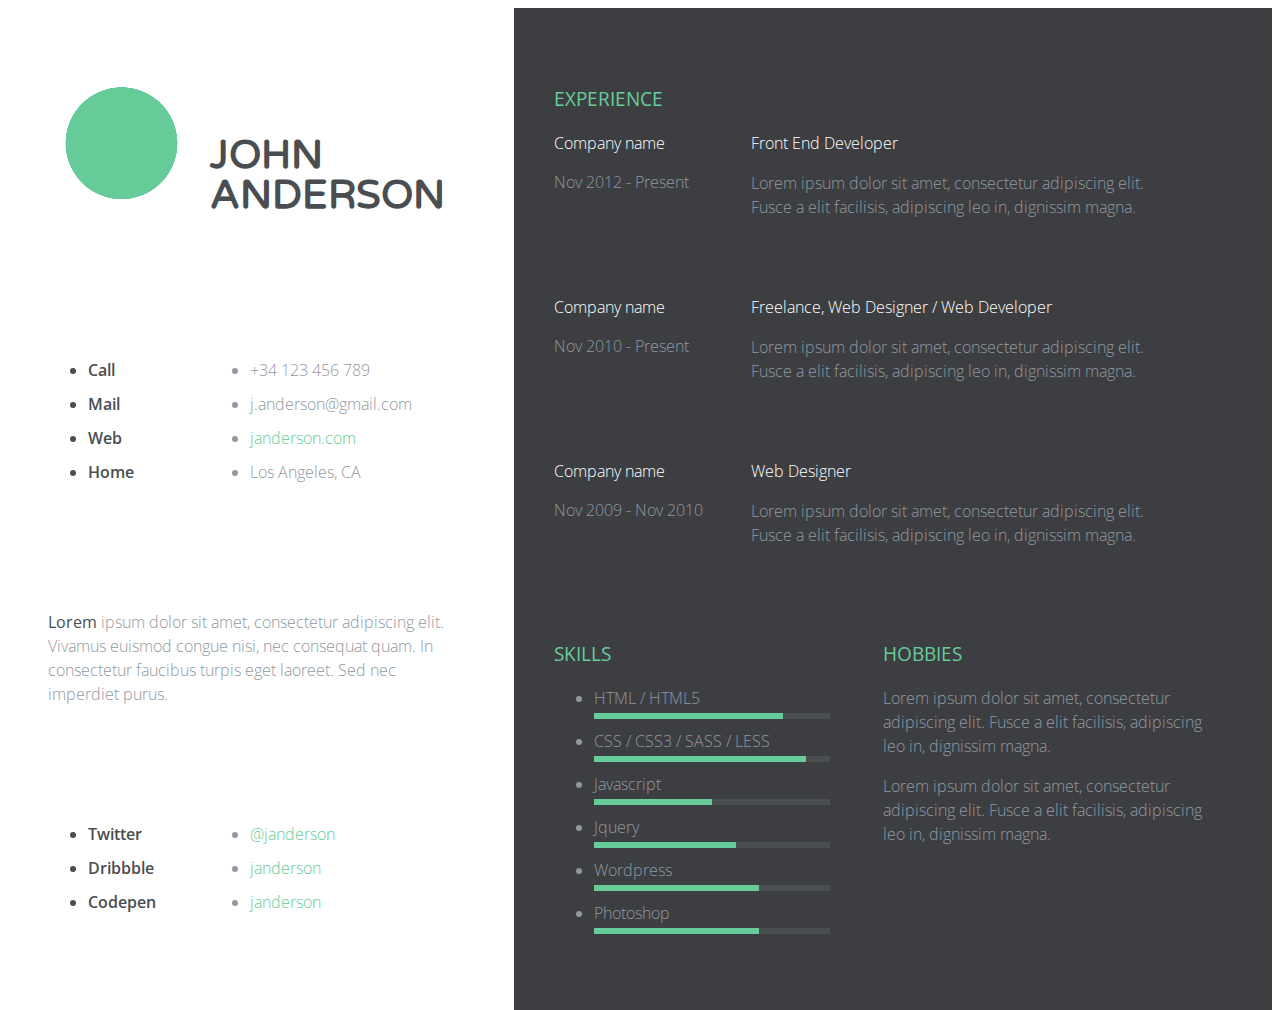
==== html/index.html @ d7acab51 "move CV template to HTML folder" ====
<!DOCTYPE html>
<html>
<head>
<link rel="stylesheet" href="style.css">
</head>
<body>
<meta name="viewport" content="width=device-width, initial-scale=1, maximum-scale=1">
<div class="resume-wrapper">
	<section class="profile section-padding">
		<div class="container">
			<div class="picture-resume-wrapper">
        <div class="picture-resume">
        <span><img src="https://s3.amazonaws.com/uifaces/faces/twitter/jsa/128.jpg" alt="" /></span>
        <svg version="1.1" viewBox="0 0 350 350">

  <defs>
    <filter id="goo">
      <feGaussianBlur in="SourceGraphic" stdDeviation="8" result="blur" />
      <feColorMatrix in="blur" mode="matrix" values="1 0 0 0 0  0 1 0 0 0  0 0 1 0 0  0 0 0 21 -9" result="cm" />
    </filter>
  </defs>


<g filter="url(#goo)" >

  <circle id="main_circle" class="st0" cx="171.5" cy="175.6" r="130"/>

  <circle id="circle" class="bubble0 st1" cx="171.5" cy="175.6" r="122.7"/>
  <circle id="circle" class="bubble1 st1" cx="171.5" cy="175.6" r="122.7"/>
  <circle id="circle" class="bubble2 st1" cx="171.5" cy="175.6" r="122.7"/>
  <circle id="circle" class="bubble3 st1" cx="171.5" cy="175.6" r="122.7"/>
  <circle id="circle" class="bubble4 st1" cx="171.5" cy="175.6" r="122.7"/>
  <circle id="circle" class="bubble5 st1" cx="171.5" cy="175.6" r="122.7"/>
  <circle id="circle" class="bubble6 st1" cx="171.5" cy="175.6" r="122.7"/>
  <circle id="circle" class="bubble7 st1" cx="171.5" cy="175.6" r="122.7"/>
  <circle id="circle" class="bubble8 st1" cx="171.5" cy="175.6" r="122.7"/>
  <circle id="circle" class="bubble9 st1" cx="171.5" cy="175.6" r="122.7"/>
  <circle id="circle" class="bubble10 st1" cx="171.5" cy="175.6" r="122.7"/>

</g>
</svg>
      </div>
         <div class="clearfix"></div>
 </div>
      <div class="name-wrapper">
        <h1>John <br/>Anderson</h1><!-- YOUR NAME AND LAST NAME  -->
      </div>
      <div class="clearfix"></div>
      <div class="contact-info clearfix">
      	<ul class="list-titles">
      		<li>Call</li>
      		<li>Mail</li>
      		<li>Web</li>
      		<li>Home</li>
      	</ul>
        <ul class="list-content ">
        	<li>+34 123 456 789</li> <!-- YOUR PHONE NUMBER  -->
        	<li>j.anderson@gmail.com</li> <!-- YOUR EMAIL -->
        	<li><a href="#">janderson.com</a></li> <!-- YOUR WEBSITE  -->
        	<li>Los Angeles, CA</li> <!-- YOUR STATE AND COUNTRY  -->
        </ul>
      </div>
      <div class="contact-presentation"> <!-- YOUR PRESENTATION RESUME  -->
      	<p><span class="bold">Lorem</span> ipsum dolor sit amet, consectetur adipiscing elit. Vivamus euismod congue nisi, nec consequat quam. In consectetur faucibus turpis eget laoreet. Sed nec imperdiet purus. </p>
      </div>
      <div class="contact-social clearfix">
      	<ul class="list-titles">
      		<li>Twitter</li>
      		<li>Dribbble</li>
      		<li>Codepen</li>
      	</ul>
        <ul class="list-content"> <!-- REMEMBER TO PUT THE URL ON THE HREF TAG  -->
      		<li><a href="">@janderson</a></li> <!-- YOUR TWITTER USER  -->
      		<li><a href="">janderson</a></li> <!-- YOUR DRIBBBLE USER  -->
      		<li><a href="">janderson</a></li> <!-- YOUR BEHANCE USER  -->
      	</ul>
      </div>
		</div>
	</section>

  <section class="experience section-padding">
  	<div class="container">
  		<h3 class="experience-title">Experience</h3>

      <div class="experience-wrapper">
      	<div class="company-wrapper clearfix">
      		<div class="experience-title">Company name</div> <!-- NAME OF THE COMPANY YOUWORK WITH  -->
          <div class="time">Nov 2012 - Present</div> <!-- THE TIME YOU WORK WITH THE COMPANY  -->
      	</div>

        <div class="job-wrapper clearfix">
        	<div class="experience-title">Front End Developer </div> <!-- JOB TITLE  -->
          <div class="company-description">
          	<p>Lorem ipsum dolor sit amet, consectetur adipiscing elit. Fusce a elit facilisis, adipiscing leo in, dignissim magna.</p>  <!-- JOB DESCRIPTION  -->
          </div>
        </div>

        <div class="company-wrapper clearfix">
      		<div class="experience-title">Company name</div> <!-- NAME OF THE COMPANY YOUWORK WITH  -->
          <div class="time">Nov 2010 - Present</div> <!-- THE TIME YOU WORK WITH THE COMPANY  -->
      	</div>

         <div class="job-wrapper clearfix">
        	<div class="experience-title">Freelance, Web Designer / Web Developer</div> <!-- JOB TITLE  -->
          <div class="company-description">
          	<p>Lorem ipsum dolor sit amet, consectetur adipiscing elit. Fusce a elit facilisis, adipiscing leo in, dignissim magna.</p>  <!-- JOB DESCRIPTION  -->
          </div>
        </div>

        <div class="company-wrapper clearfix">
      		<div class="experience-title">Company name</div> <!-- NAME OF THE COMPANY YOUWORK WITH  -->
          <div class="time">Nov 2009 - Nov 2010</div> <!-- THE TIME YOU WORK WITH THE COMPANY  -->
      	</div>

         <div class="job-wrapper clearfix">
        	<div class="experience-title">Web Designer </div> <!-- JOB TITLE  -->
          <div class="company-description">
          	<p>Lorem ipsum dolor sit amet, consectetur adipiscing elit. Fusce a elit facilisis, adipiscing leo in, dignissim magna.</p>   <!-- JOB DESCRIPTION  -->
          </div>
        </div>

      </div><!--Skill experience-->

      <div class="section-wrapper clearfix">
      	<h3 class="section-title">Skills</h3>  <!-- YOUR SET OF SKILLS  -->
        	<ul>
        		<li class="skill-percentage">HTML / HTML5</li>
        		<li class="skill-percentage">CSS / CSS3 / SASS / LESS</li>
        		<li class="skill-percentage">Javascript</li>
        		<li class="skill-percentage">Jquery</li>
        		<li class="skill-percentage">Wordpress</li>
        		<li class="skill-percentage">Photoshop</li>

        	</ul>

      </div>

      <div class="section-wrapper clearfix">
        <h3 class="section-title">Hobbies</h3>  <!-- DESCRIPTION OF YOUR HOBBIES -->
        <p>Lorem ipsum dolor sit amet, consectetur adipiscing elit. Fusce a elit facilisis, adipiscing leo in, dignissim magna.</p>

        <p>Lorem ipsum dolor sit amet, consectetur adipiscing elit. Fusce a elit facilisis, adipiscing leo in, dignissim magna.</p>
      </div>

  	</div>
  </section>

  <div class="clearfix"></div>
</div>
</body>
</html>
---- html/style.css ----
@import url(https://fonts.googleapis.com/css?family=Varela+Round);
@import url(https://fonts.googleapis.com/css?family=Open+Sans:400,300,600,700);
*, *::after, *::before {
  box-sizing: border-box;
}

html, body {
  height: 100%;
}

body {
  font-family: "Open Sans", sans-serif;
  font-size: 16px;
  line-height: 1.5em;
}

a {
  color: #66cc99;
  text-decoration: none;
}

.clearfix::after, .clearfix::before {
  content: " ";
  display: table;
}

.clearfix::after {
  clear: both;
}

.bold {
  color: #4a4e51;
  font-weight: 400;
}

.resume-wrapper {
  position: relative;
  text-align: center;
  height: 100%;
}

.container {
  min-height: 600px;
}

.profile {
  background: #fff;
  width: 40%;
  float: left;
  color: #9099a0;
}
@media (max-width: 850px) {
  .profile {
    width: 100%;
  }
}
.profile .name-wrapper {
  float: left;
  width: 60%;
}
.profile h1 {
  font-size: 2.5em;
  text-align: left;
  font-family: "Varela Round", sans-serif;
  color: #4a4e51;
  text-transform: uppercase;
  line-height: 1em;
  padding-top: 40px;
}
@media (max-width: 1200px) {
  .profile h1 {
    padding-top: 20px;
  }
}
@media (max-width: 450px) {
  .profile h1 {
    font-size: 1.8em;
    padding-top: 20px;
  }
}
.profile li {
  margin-bottom: 10px;
}
.profile .picture-resume-wrapper {
  width: 40%;
  display: block;
  float: left;
}
@media (max-width: 1200px) {
  .profile .picture-resume-wrapper {
    width: 100%;
  }
}
.profile .picture-resume {
  width: 220px;
  height: 220px;
  background-size: cover;
  border-radius: 50%;
  margin-right: 0px;
  display: table;
  position: relative;
  vertical-align: middle;
}
.profile .picture-resume span {
  display: table-cell;
  vertical-align: middle;
  position: relative;
  margin: 0 auto;
  z-index: 10;
  text-align: center;
}
.profile .picture-resume img {
  border-radius: 50%;
  width: 130px;
}
@media (max-width: 1500px) {
  .profile .picture-resume img {
    width: 80px;
  }
}
@media (max-width: 1200px) {
  .profile .picture-resume img {
    width: 120px;
    height: 120px;
  }
}
@media (max-width: 1500px) {
  .profile .picture-resume {
    width: 150px;
    height: 150px;
  }
}
@media (max-width: 1200px) {
  .profile .picture-resume {
    width: 200px;
    height: 200px;
  }
}
@media (max-width: 450px) {
  .profile .picture-resume {
    width: 180px;
    height: 180px;
  }
}
.profile .contact-info {
  margin-top: 100px;
  font-weight: 300;
}
@media (max-width: 1200px) {
  .profile .contact-info {
    margin-top: 70px;
  }
}
@media (max-width: 450px) {
  .profile .contact-info {
    margin-top: 50px;
  }
}
.profile .list-titles {
  float: left;
  text-align: left;
  font-weight: 600;
  width: 40%;
  color: #4a4e51;
}
.profile .list-content {
  float: left;
  width: 60%;
  text-align: left;
  font-weight: 300;
}
.profile .contact-presentation {
  text-align: left;
  font-weight: 300;
  margin-top: 100px;
  margin-bottom: 100px;
}
@media (max-width: 1200px) {
  .profile .contact-presentation {
    margin-top: 70px;
    margin-bottom: 70px;
  }
}
@media (max-width: 850px) {
  .profile .contact-presentation {
    margin-top: 50px;
    margin-bottom: 50px;
  }
}
.profile svg {
  width: 100%;
  position: absolute;
  top: 0;
  left: 0;
}
.profile .st0, .profile .st1 {
  fill: #66cc99;
}

.experience {
  background: #3d3e42;
  width: 60%;
  float: left;
  position: relative;
  color: #9099a0;
  font-weight: 300;
  min-height: 100%;
  min-height: 100vh;
}
@media (max-width: 850px) {
  .experience {
    width: 100%;
  }
}
.experience h3.experience-title {
  color: #66cc99;
  text-align: left;
  text-transform: uppercase;
  font-size: 1.2em;
  margin-bottom: 20px;
  font-weight: 400;
}
.experience .company-wrapper {
  width: 30%;
  float: left;
  text-align: left;
  padding-right: 5%;
  margin-bottom: 60px;
}
@media (max-width: 450px) {
  .experience .company-wrapper {
    width: 100%;
    margin-bottom: 20px;
  }
}
.experience .job-wrapper {
  width: 70%;
  float: left;
  text-align: left;
  padding-right: 5%;
  margin-bottom: 60px;
}
@media (max-width: 450px) {
  .experience .job-wrapper {
    width: 100%;
    margin-bottom: 40px;
  }
}
.experience .experience-title {
  color: white;
  margin-bottom: 15px;
}

.section-padding {
  padding: 60px 60px 40px 40px;
}
@media (max-width: 850px) {
  .section-padding {
    padding: 80px 15% 40px 10%;
  }
}
@media (max-width: 450px) {
  .section-padding {
    padding: 40px 10% 20px 5%;
  }
}

.section-wrapper {
  width: 50%;
  float: left;
  text-align: left;
  color: #9099a0;
  font-weight: 300;
  margin-bottom: 20px;
}
@media (max-width: 450px) {
  .section-wrapper {
    width: 100%;
  }
}
.section-wrapper:nth-child(3) {
  padding-right: 8%;
}
.section-wrapper h3.section-title {
  color: #66cc99;
  text-align: left;
  text-transform: uppercase;
  font-size: 1.2em;
  margin-bottom: 20px;
  font-weight: 400;
}
.section-wrapper .skill-percentage {
  margin-bottom: 10px;
  position: relative;
}
.section-wrapper .skill-percentage::after {
  content: "";
  width: 100%;
  height: 6px;
  background: #4a4e51;
  display: block;
  margin-top: 3px;
}
.section-wrapper .skill-percentage::before {
  content: "";
  height: 6px;
  background: #66cc99;
  position: absolute;
  margin-top: 3px;
  bottom: 0;
}
.section-wrapper .skill-percentage:nth-child(1)::before {
  width: 80%;
  -webkit-animation: skill_1 0.6s ease;
          animation: skill_1 0.6s ease;
}
.section-wrapper .skill-percentage:nth-child(2)::before {
  width: 90%;
  -webkit-animation: skill_2 0.6s ease;
          animation: skill_2 0.6s ease;
}
.section-wrapper .skill-percentage:nth-child(3)::before {
  width: 50%;
  -webkit-animation: skill_3 0.6s ease;
          animation: skill_3 0.6s ease;
}
.section-wrapper .skill-percentage:nth-child(4)::before {
  width: 60%;
  -webkit-animation: skill_4 0.6s ease;
          animation: skill_4 0.6s ease;
}
.section-wrapper .skill-percentage:nth-child(5)::before {
  width: 70%;
  -webkit-animation: skill_5 0.6s ease;
          animation: skill_5 0.6s ease;
}
.section-wrapper .skill-percentage:nth-child(6)::before {
  width: 70%;
  -webkit-animation: skill_6 0.6s ease;
          animation: skill_6 0.6s ease;
}
.section-wrapper .skill-percentage:nth-child(7)::before {
  width: 70%;
  -webkit-animation: skill_6 0.6s ease;
          animation: skill_6 0.6s ease;
}

@-webkit-keyframes skill_1 {
  from {
    width: 0%;
  }
  to {
    width: 80%;
  }
}

@keyframes skill_1 {
  from {
    width: 0%;
  }
  to {
    width: 80%;
  }
}
@-webkit-keyframes skill_2 {
  from {
    width: 0%;
  }
  to {
    width: 90%;
  }
}
@keyframes skill_2 {
  from {
    width: 0%;
  }
  to {
    width: 90%;
  }
}
@-webkit-keyframes skill_3 {
  from {
    width: 0%;
  }
  to {
    width: 50%;
  }
}
@keyframes skill_3 {
  from {
    width: 0%;
  }
  to {
    width: 50%;
  }
}
@-webkit-keyframes skill_4 {
  from {
    width: 0%;
  }
  to {
    width: 60%;
  }
}
@keyframes skill_4 {
  from {
    width: 0%;
  }
  to {
    width: 60%;
  }
}
@-webkit-keyframes skill_5 {
  from {
    width: 0%;
  }
  to {
    width: 70%;
  }
}
@keyframes skill_5 {
  from {
    width: 0%;
  }
  to {
    width: 70%;
  }
}
@-webkit-keyframes skill_6 {
  from {
    width: 0%;
  }
  to {
    width: 70%;
  }
}
@keyframes skill_6 {
  from {
    width: 0%;
  }
  to {
    width: 70%;
  }
}
@-webkit-keyframes skill_7 {
  from {
    width: 0%;
  }
  to {
    width: 70%;
  }
}
@keyframes skill_7 {
  from {
    width: 0%;
  }
  to {
    width: 70%;
  }
}
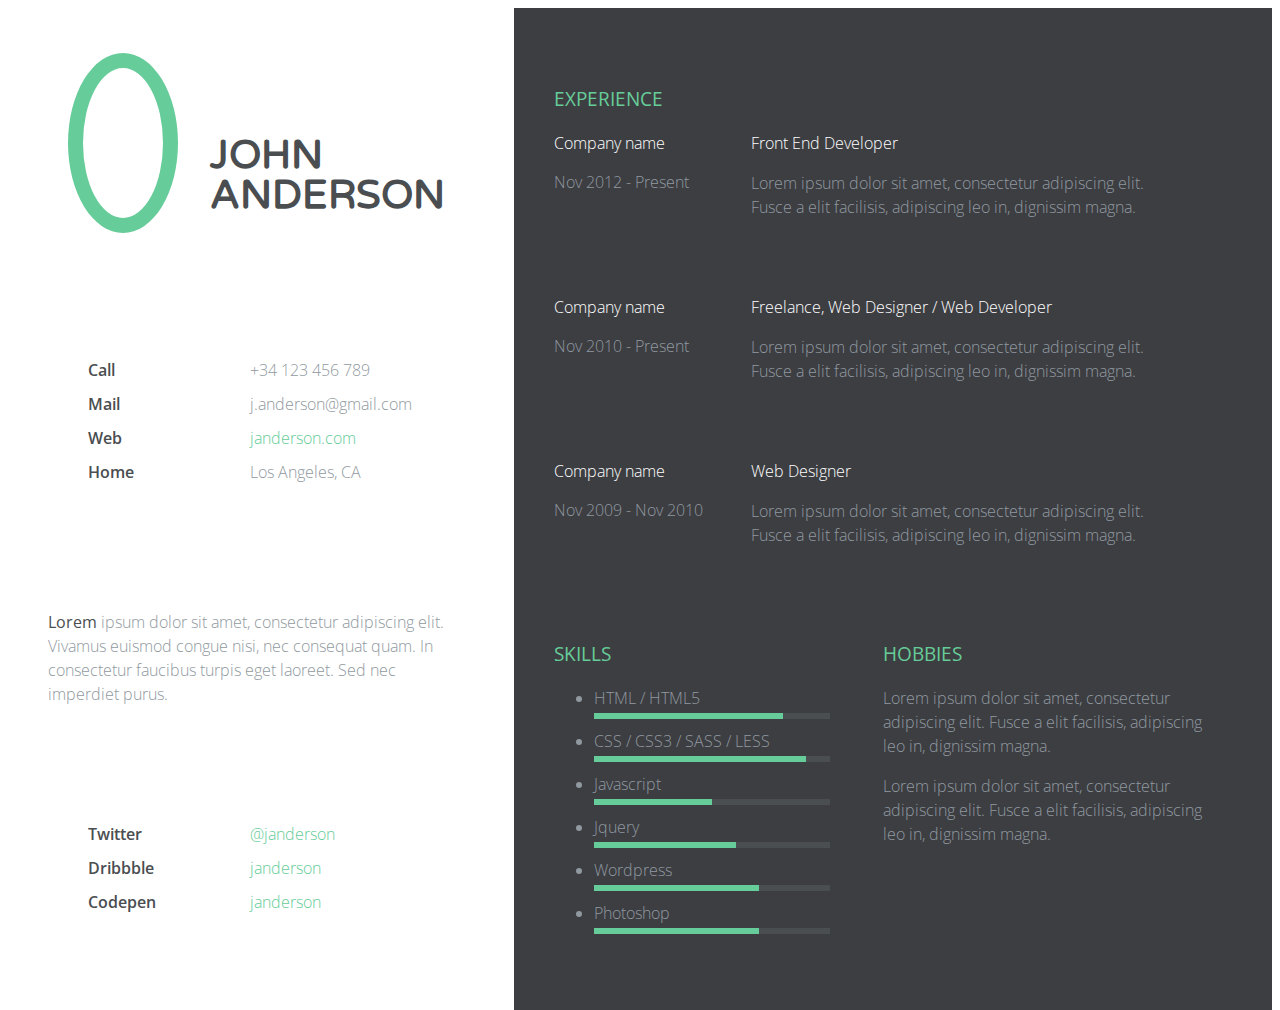
==== commit 927b49c2: "fix profile pic centering" ====
--- a/html/index.html
+++ b/html/index.html
@@ -10,50 +10,22 @@
 		<div class="container">
 			<div class="picture-resume-wrapper">
         <div class="picture-resume">
-        <span><img src="https://s3.amazonaws.com/uifaces/faces/twitter/jsa/128.jpg" alt="" /></span>
-        <svg version="1.1" viewBox="0 0 350 350">
-
-  <defs>
-    <filter id="goo">
-      <feGaussianBlur in="SourceGraphic" stdDeviation="8" result="blur" />
-      <feColorMatrix in="blur" mode="matrix" values="1 0 0 0 0  0 1 0 0 0  0 0 1 0 0  0 0 0 21 -9" result="cm" />
-    </filter>
-  </defs>
-
-
-<g filter="url(#goo)" >
-
-  <circle id="main_circle" class="st0" cx="171.5" cy="175.6" r="130"/>
-
-  <circle id="circle" class="bubble0 st1" cx="171.5" cy="175.6" r="122.7"/>
-  <circle id="circle" class="bubble1 st1" cx="171.5" cy="175.6" r="122.7"/>
-  <circle id="circle" class="bubble2 st1" cx="171.5" cy="175.6" r="122.7"/>
-  <circle id="circle" class="bubble3 st1" cx="171.5" cy="175.6" r="122.7"/>
-  <circle id="circle" class="bubble4 st1" cx="171.5" cy="175.6" r="122.7"/>
-  <circle id="circle" class="bubble5 st1" cx="171.5" cy="175.6" r="122.7"/>
-  <circle id="circle" class="bubble6 st1" cx="171.5" cy="175.6" r="122.7"/>
-  <circle id="circle" class="bubble7 st1" cx="171.5" cy="175.6" r="122.7"/>
-  <circle id="circle" class="bubble8 st1" cx="171.5" cy="175.6" r="122.7"/>
-  <circle id="circle" class="bubble9 st1" cx="171.5" cy="175.6" r="122.7"/>
-  <circle id="circle" class="bubble10 st1" cx="171.5" cy="175.6" r="122.7"/>
-
-</g>
-</svg>
-      </div>
-         <div class="clearfix"></div>
- </div>
+          <img src="https://picsum.photos/200/200" alt="" />
+        </div>
+      <div class="clearfix"></div>
+    </div>
       <div class="name-wrapper">
         <h1>John <br/>Anderson</h1><!-- YOUR NAME AND LAST NAME  -->
       </div>
       <div class="clearfix"></div>
       <div class="contact-info clearfix">
-      	<ul class="list-titles">
+      	<ul class="list-titles" style="list-style-type:none">
       		<li>Call</li>
       		<li>Mail</li>
       		<li>Web</li>
       		<li>Home</li>
       	</ul>
-        <ul class="list-content ">
+        <ul class="list-content " style="list-style-type:none">
         	<li>+34 123 456 789</li> <!-- YOUR PHONE NUMBER  -->
         	<li>j.anderson@gmail.com</li> <!-- YOUR EMAIL -->
         	<li><a href="#">janderson.com</a></li> <!-- YOUR WEBSITE  -->
@@ -64,12 +36,12 @@
       	<p><span class="bold">Lorem</span> ipsum dolor sit amet, consectetur adipiscing elit. Vivamus euismod congue nisi, nec consequat quam. In consectetur faucibus turpis eget laoreet. Sed nec imperdiet purus. </p>
       </div>
       <div class="contact-social clearfix">
-      	<ul class="list-titles">
+      	<ul class="list-titles" style="list-style-type:none">
       		<li>Twitter</li>
       		<li>Dribbble</li>
       		<li>Codepen</li>
       	</ul>
-        <ul class="list-content"> <!-- REMEMBER TO PUT THE URL ON THE HREF TAG  -->
+        <ul class="list-content" style="list-style-type:none"> <!-- REMEMBER TO PUT THE URL ON THE HREF TAG  -->
       		<li><a href="">@janderson</a></li> <!-- YOUR TWITTER USER  -->
       		<li><a href="">janderson</a></li> <!-- YOUR DRIBBBLE USER  -->
       		<li><a href="">janderson</a></li> <!-- YOUR BEHANCE USER  -->
--- a/html/style.css
+++ b/html/style.css
@@ -112,6 +112,13 @@
 .profile .picture-resume img {
   border-radius: 50%;
   width: 130px;
+  position: absolute;
+  top: 0;
+  right: 0;
+  bottom: 0;
+  left: 0;
+  margin: auto;
+  outline: 15px solid #66cc99;
 }
 @media (max-width: 1500px) {
   .profile .picture-resume img {
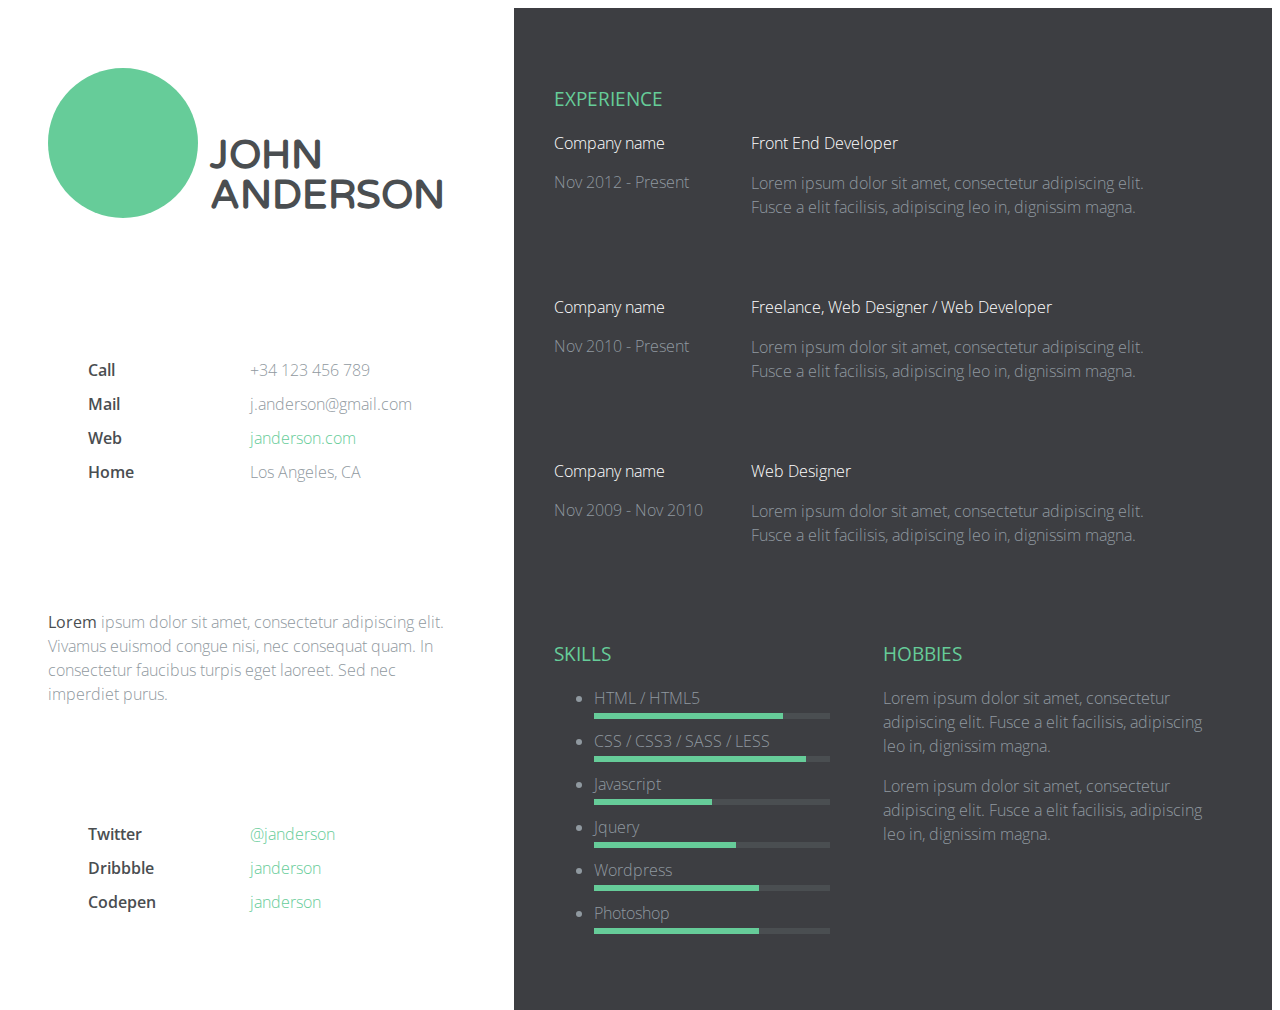
==== commit fc77f82d: "fix profile picture formatting" ====
--- a/html/index.html
+++ b/html/index.html
@@ -10,6 +10,7 @@
 		<div class="container">
 			<div class="picture-resume-wrapper">
         <div class="picture-resume">
+          <span></span>
           <img src="https://picsum.photos/200/200" alt="" />
         </div>
       <div class="clearfix"></div>
--- a/html/style.css
+++ b/html/style.css
@@ -102,12 +102,17 @@
   vertical-align: middle;
 }
 .profile .picture-resume span {
-  display: table-cell;
-  vertical-align: middle;
-  position: relative;
-  margin: 0 auto;
-  z-index: 10;
-  text-align: center;
+  width: 150px;
+  height: 150px;
+  background-color: #66cc99;
+  border-radius: 50%;
+  position: absolute;
+  top: 0;
+  right: 0;
+  bottom: 0;
+  left: 0;
+  display: block;
+  margin: auto;
 }
 .profile .picture-resume img {
   border-radius: 50%;
@@ -118,7 +123,7 @@
   bottom: 0;
   left: 0;
   margin: auto;
-  outline: 15px solid #66cc99;
+
 }
 @media (max-width: 1500px) {
   .profile .picture-resume img {
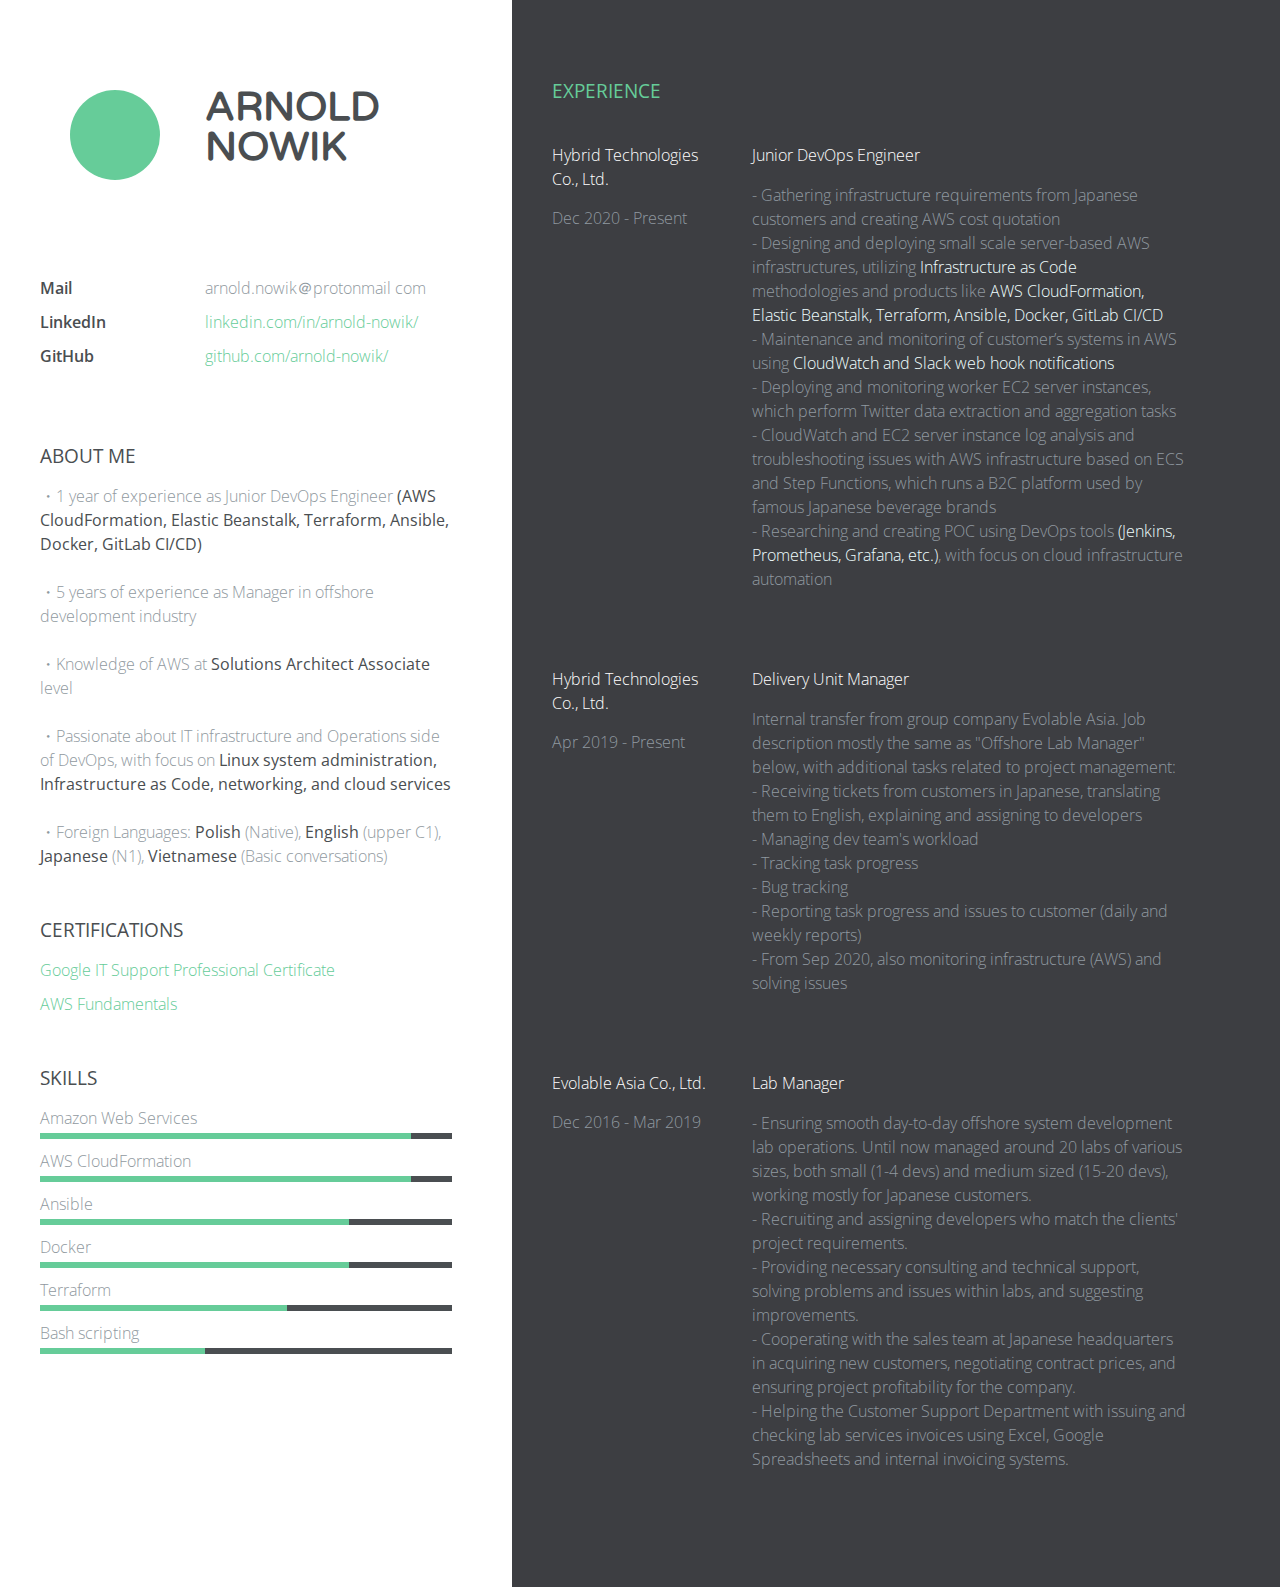
==== commit a23cf7b1: "Update Resume template with my actual info" ====
--- a/html/index.html
+++ b/html/index.html
@@ -16,38 +16,47 @@
       <div class="clearfix"></div>
     </div>
       <div class="name-wrapper">
-        <h1>John <br/>Anderson</h1><!-- YOUR NAME AND LAST NAME  -->
+        <h1>Arnold <br/>Nowik</h1>
       </div>
       <div class="clearfix"></div>
       <div class="contact-info clearfix">
       	<ul class="list-titles" style="list-style-type:none">
-      		<li>Call</li>
       		<li>Mail</li>
-      		<li>Web</li>
-      		<li>Home</li>
+					<li>LinkedIn</li>
+      		<li>GitHub</li>
       	</ul>
         <ul class="list-content " style="list-style-type:none">
-        	<li>+34 123 456 789</li> <!-- YOUR PHONE NUMBER  -->
-        	<li>j.anderson@gmail.com</li> <!-- YOUR EMAIL -->
-        	<li><a href="#">janderson.com</a></li> <!-- YOUR WEBSITE  -->
-        	<li>Los Angeles, CA</li> <!-- YOUR STATE AND COUNTRY  -->
+        	<li>arnold.nowik＠protonmail com</li>
+					<li><a href="https://www.linkedin.com/in/arnold-nowik/">linkedin.com/in/arnold-nowik/</a></li>
+        	<li><a href="https://github.com/arnold-nowik/">github.com/arnold-nowik/</a></li>
         </ul>
       </div>
-      <div class="contact-presentation"> <!-- YOUR PRESENTATION RESUME  -->
-      	<p><span class="bold">Lorem</span> ipsum dolor sit amet, consectetur adipiscing elit. Vivamus euismod congue nisi, nec consequat quam. In consectetur faucibus turpis eget laoreet. Sed nec imperdiet purus. </p>
+			<div class="contact-presentation">
+				<div style="font-size: 1.2em; text-transform: uppercase; " class="bold">About me</div>
+      	<p>・1 year of experience as Junior DevOps Engineer <span class="bold">(AWS CloudFormation, Elastic Beanstalk, Terraform, Ansible, Docker, GitLab CI/CD)</span></br></br>
+・5 years of experience as Manager in offshore development industry</br></br>
+・Knowledge of AWS at <span class="bold">Solutions Architect Associate</span> level</br></br>
+・Passionate about IT infrastructure and Operations side of DevOps, with focus on <span class="bold">Linux system administration, Infrastructure as Code, networking, and cloud services</span></br></br>
+・Foreign Languages: <span class="bold">Polish</span> (Native), <span class="bold">English</span> (upper C1), <span class="bold">Japanese</span> (N1), <span class="bold">Vietnamese</span> (Basic conversations)</br> </p>
       </div>
-      <div class="contact-social clearfix">
-      	<ul class="list-titles" style="list-style-type:none">
-      		<li>Twitter</li>
-      		<li>Dribbble</li>
-      		<li>Codepen</li>
-      	</ul>
-        <ul class="list-content" style="list-style-type:none"> <!-- REMEMBER TO PUT THE URL ON THE HREF TAG  -->
-      		<li><a href="">@janderson</a></li> <!-- YOUR TWITTER USER  -->
-      		<li><a href="">janderson</a></li> <!-- YOUR DRIBBBLE USER  -->
-      		<li><a href="">janderson</a></li> <!-- YOUR BEHANCE USER  -->
-      	</ul>
-      </div>
+			<div class="contact-presentation">
+			<div style="font-size: 1.2em; text-transform: uppercase" class="bold">Certifications</div>
+				<ul style="list-style-type:none">
+					<li><a href="https://www.coursera.org/account/accomplishments/specialization/certificate/JMBN56YPUZ5V">Google IT Support Professional Certificate</a></li>
+					<li><a href="https://www.coursera.org/account/accomplishments/specialization/certificate/4XJZSVUVBSCG">AWS Fundamentals</a></li>
+				</ul>
+		</div>
+		</div>
+		<div class="section-wrapper section-wrapper--full clearfix">
+			<div style="font-size: 1.2em; text-transform: uppercase" class="bold">Skills</div>
+				<ul>
+					<li class="skill-percentage" style="list-style-type:none">Amazon Web Services</li>
+					<li class="skill-percentage" style="list-style-type:none">AWS CloudFormation</li>
+					<li class="skill-percentage" style="list-style-type:none">Ansible</li>
+					<li class="skill-percentage" style="list-style-type:none">Docker</li>
+					<li class="skill-percentage" style="list-style-type:none">Terraform</li>
+					<li class="skill-percentage" style="list-style-type:none">Bash scripting</li>
+				</ul>
 		</div>
 	</section>
 
@@ -57,64 +66,56 @@
 
       <div class="experience-wrapper">
       	<div class="company-wrapper clearfix">
-      		<div class="experience-title">Company name</div> <!-- NAME OF THE COMPANY YOUWORK WITH  -->
-          <div class="time">Nov 2012 - Present</div> <!-- THE TIME YOU WORK WITH THE COMPANY  -->
+      		<div class="experience-title">Hybrid Technologies Co., Ltd.</div>
+          <div class="time">Dec 2020 - Present</div> <!-- THE TIME YOU WORK WITH THE COMPANY  -->
       	</div>
 
         <div class="job-wrapper clearfix">
-        	<div class="experience-title">Front End Developer </div> <!-- JOB TITLE  -->
+        	<div class="experience-title">Junior DevOps Engineer </div> <!-- JOB TITLE  -->
           <div class="company-description">
-          	<p>Lorem ipsum dolor sit amet, consectetur adipiscing elit. Fusce a elit facilisis, adipiscing leo in, dignissim magna.</p>  <!-- JOB DESCRIPTION  -->
+          	<p>- Gathering infrastructure requirements from Japanese customers and creating AWS cost quotation</br>
+- Designing and deploying small scale server-based AWS infrastructures, utilizing <span class="bold-white">Infrastructure as Code</span> methodologies and products like <span class="bold-white">AWS CloudFormation, Elastic Beanstalk, Terraform, Ansible, Docker, GitLab CI/CD</span></br>
+- Maintenance and monitoring of customer’s systems in AWS using <span class="bold-white">CloudWatch and Slack web hook notifications</span></br>
+- Deploying and monitoring worker EC2 server instances, which perform Twitter data extraction and aggregation tasks</br>
+- CloudWatch and EC2 server instance log analysis and troubleshooting issues with AWS infrastructure based on ECS and Step Functions, which runs a B2C platform used by famous Japanese beverage brands</br>
+- Researching and creating POC using DevOps tools <span class="bold-white">(Jenkins, Prometheus, Grafana, etc.)</span>, with focus on cloud infrastructure automation</p>
+          </div>
+        </div>
+        <div class="company-wrapper clearfix">
+      		<div class="experience-title">Hybrid Technologies Co., Ltd.</div>
+          <div class="time">Apr 2019 - Present</div>
+      	</div>
+
+         <div class="job-wrapper clearfix">
+        	<div class="experience-title">Delivery Unit Manager</div>
+          <div class="company-description">
+          	<p>Internal transfer from group company Evolable Asia. Job description mostly the same as "Offshore Lab Manager" below, with additional tasks related to project management:</br>
+- Receiving tickets from customers in Japanese, translating them to English, explaining and assigning to developers</br>
+- Managing dev team's workload</br>
+- Tracking task progress</br>
+- Bug tracking</br>
+- Reporting task progress and issues to customer (daily and weekly reports)</br>
+- From Sep 2020, also monitoring infrastructure (AWS) and solving issues</p>
           </div>
         </div>
 
         <div class="company-wrapper clearfix">
-      		<div class="experience-title">Company name</div> <!-- NAME OF THE COMPANY YOUWORK WITH  -->
-          <div class="time">Nov 2010 - Present</div> <!-- THE TIME YOU WORK WITH THE COMPANY  -->
+      		<div class="experience-title">Evolable Asia Co., Ltd.</div> <!-- NAME OF THE COMPANY YOUWORK WITH  -->
+          <div class="time">Dec 2016 - Mar 2019</div> <!-- THE TIME YOU WORK WITH THE COMPANY  -->
       	</div>
 
          <div class="job-wrapper clearfix">
-        	<div class="experience-title">Freelance, Web Designer / Web Developer</div> <!-- JOB TITLE  -->
+        	<div class="experience-title">Lab Manager</div> <!-- JOB TITLE  -->
           <div class="company-description">
-          	<p>Lorem ipsum dolor sit amet, consectetur adipiscing elit. Fusce a elit facilisis, adipiscing leo in, dignissim magna.</p>  <!-- JOB DESCRIPTION  -->
+          	<p>- Ensuring smooth day-to-day offshore system development lab operations. Until now managed around 20 labs of various sizes, both small (1-4 devs) and medium sized (15-20 devs), working mostly for Japanese customers.</br>
+- Recruiting and assigning developers who match the clients' project requirements.</br>
+- Providing necessary consulting and technical support, solving problems and issues within labs, and suggesting improvements.</br>
+- Cooperating with the sales team at Japanese headquarters in acquiring new customers, negotiating contract prices, and ensuring project profitability for the company.</br>
+- Helping the Customer Support Department with issuing and checking lab services invoices using Excel, Google Spreadsheets and internal invoicing systems.</br></p>
           </div>
         </div>
 
-        <div class="company-wrapper clearfix">
-      		<div class="experience-title">Company name</div> <!-- NAME OF THE COMPANY YOUWORK WITH  -->
-          <div class="time">Nov 2009 - Nov 2010</div> <!-- THE TIME YOU WORK WITH THE COMPANY  -->
-      	</div>
-
-         <div class="job-wrapper clearfix">
-        	<div class="experience-title">Web Designer </div> <!-- JOB TITLE  -->
-          <div class="company-description">
-          	<p>Lorem ipsum dolor sit amet, consectetur adipiscing elit. Fusce a elit facilisis, adipiscing leo in, dignissim magna.</p>   <!-- JOB DESCRIPTION  -->
-          </div>
-        </div>
-
-      </div><!--Skill experience-->
-
-      <div class="section-wrapper clearfix">
-      	<h3 class="section-title">Skills</h3>  <!-- YOUR SET OF SKILLS  -->
-        	<ul>
-        		<li class="skill-percentage">HTML / HTML5</li>
-        		<li class="skill-percentage">CSS / CSS3 / SASS / LESS</li>
-        		<li class="skill-percentage">Javascript</li>
-        		<li class="skill-percentage">Jquery</li>
-        		<li class="skill-percentage">Wordpress</li>
-        		<li class="skill-percentage">Photoshop</li>
-
-        	</ul>
-
       </div>
-
-      <div class="section-wrapper clearfix">
-        <h3 class="section-title">Hobbies</h3>  <!-- DESCRIPTION OF YOUR HOBBIES -->
-        <p>Lorem ipsum dolor sit amet, consectetur adipiscing elit. Fusce a elit facilisis, adipiscing leo in, dignissim magna.</p>
-
-        <p>Lorem ipsum dolor sit amet, consectetur adipiscing elit. Fusce a elit facilisis, adipiscing leo in, dignissim magna.</p>
-      </div>
-
   	</div>
   </section>
 
--- a/html/style.css
+++ b/html/style.css
@@ -12,8 +12,11 @@
   font-family: "Open Sans", sans-serif;
   font-size: 16px;
   line-height: 1.5em;
-}
-
+  margin: 0;
+}
+ul, ol {
+  padding: 0;
+}
 a {
   color: #66cc99;
   text-decoration: none;
@@ -31,14 +34,23 @@
 .bold {
   color: #4a4e51;
   font-weight: 400;
+}
+
+.bold-white {
+  color: #F0FFFF;
+  font-weight: 200;
 }
 
 .resume-wrapper {
   position: relative;
   text-align: center;
   height: 100%;
-}
-
+  display: -webkit-box;
+  display: -ms-flexbox;
+  display: flex;
+  -ms-flex-wrap: wrap;
+      flex-wrap: wrap;
+}
 .container {
   min-height: 600px;
 }
@@ -65,17 +77,17 @@
   color: #4a4e51;
   text-transform: uppercase;
   line-height: 1em;
-  padding-top: 40px;
+  /*padding-top: 40px;*/
 }
 @media (max-width: 1200px) {
   .profile h1 {
-    padding-top: 20px;
+    /*padding-top: 20px;*/
   }
 }
 @media (max-width: 450px) {
   .profile h1 {
     font-size: 1.8em;
-    padding-top: 20px;
+    /*padding-top: 20px;*/
   }
 }
 .profile li {
@@ -129,6 +141,10 @@
   .profile .picture-resume img {
     width: 80px;
   }
+  .profile .picture-resume span {
+    width: 90px;
+    height: 90px;
+  }
 }
 @media (max-width: 1200px) {
   .profile .picture-resume img {
@@ -155,17 +171,17 @@
   }
 }
 .profile .contact-info {
-  margin-top: 100px;
+  margin-top: 50px;
   font-weight: 300;
 }
 @media (max-width: 1200px) {
   .profile .contact-info {
-    margin-top: 70px;
+    margin-top: 35px;
   }
 }
 @media (max-width: 450px) {
   .profile .contact-info {
-    margin-top: 50px;
+    margin-top: 25px;
   }
 }
 .profile .list-titles {
@@ -184,19 +200,19 @@
 .profile .contact-presentation {
   text-align: left;
   font-weight: 300;
-  margin-top: 100px;
-  margin-bottom: 100px;
+  margin-top: 50px;
+  margin-bottom: 50px;
 }
 @media (max-width: 1200px) {
   .profile .contact-presentation {
-    margin-top: 70px;
-    margin-bottom: 70px;
+    margin-top: 35px;
+    margin-bottom: 35px;
   }
 }
 @media (max-width: 850px) {
   .profile .contact-presentation {
-    margin-top: 50px;
-    margin-bottom: 50px;
+    margin-top: 25px;
+    margin-bottom: 25px;
   }
 }
 .profile svg {
@@ -229,7 +245,7 @@
   text-align: left;
   text-transform: uppercase;
   font-size: 1.2em;
-  margin-bottom: 20px;
+  margin-bottom: 40px;
   font-weight: 400;
 }
 .experience .company-wrapper {
@@ -284,6 +300,9 @@
   color: #9099a0;
   font-weight: 300;
   margin-bottom: 20px;
+}
+.section-wrapper.section-wrapper--full {
+  width: 100%;
 }
 @media (max-width: 450px) {
   .section-wrapper {
@@ -322,7 +341,7 @@
   bottom: 0;
 }
 .section-wrapper .skill-percentage:nth-child(1)::before {
-  width: 80%;
+  width: 90%;
   -webkit-animation: skill_1 0.6s ease;
           animation: skill_1 0.6s ease;
 }
@@ -332,22 +351,22 @@
           animation: skill_2 0.6s ease;
 }
 .section-wrapper .skill-percentage:nth-child(3)::before {
-  width: 50%;
+  width: 75%;
   -webkit-animation: skill_3 0.6s ease;
           animation: skill_3 0.6s ease;
 }
 .section-wrapper .skill-percentage:nth-child(4)::before {
-  width: 60%;
+  width: 75%;
   -webkit-animation: skill_4 0.6s ease;
           animation: skill_4 0.6s ease;
 }
 .section-wrapper .skill-percentage:nth-child(5)::before {
-  width: 70%;
+  width: 60%;
   -webkit-animation: skill_5 0.6s ease;
           animation: skill_5 0.6s ease;
 }
 .section-wrapper .skill-percentage:nth-child(6)::before {
-  width: 70%;
+  width: 40%;
   -webkit-animation: skill_6 0.6s ease;
           animation: skill_6 0.6s ease;
 }
@@ -362,7 +381,7 @@
     width: 0%;
   }
   to {
-    width: 80%;
+    width: 90%;
   }
 }
 
@@ -371,7 +390,7 @@
     width: 0%;
   }
   to {
-    width: 80%;
+    width: 90%;
   }
 }
 @-webkit-keyframes skill_2 {
@@ -395,7 +414,7 @@
     width: 0%;
   }
   to {
-    width: 50%;
+    width: 75%;
   }
 }
 @keyframes skill_3 {
@@ -403,7 +422,7 @@
     width: 0%;
   }
   to {
-    width: 50%;
+    width: 75%;
   }
 }
 @-webkit-keyframes skill_4 {
@@ -411,18 +430,50 @@
     width: 0%;
   }
   to {
+    width: 75%;
+  }
+}
+@keyframes skill_4 {
+  from {
+    width: 0%;
+  }
+  to {
+    width: 75%;
+  }
+}
+@-webkit-keyframes skill_5 {
+  from {
+    width: 0%;
+  }
+  to {
+    width:60%;
+  }
+}
+@keyframes skill_5 {
+  from {
+    width: 0%;
+  }
+  to {
     width: 60%;
   }
 }
-@keyframes skill_4 {
-  from {
-    width: 0%;
-  }
-  to {
-    width: 60%;
-  }
-}
-@-webkit-keyframes skill_5 {
+@-webkit-keyframes skill_6 {
+  from {
+    width: 0%;
+  }
+  to {
+    width: 40%;
+  }
+}
+@keyframes skill_6 {
+  from {
+    width: 0%;
+  }
+  to {
+    width: 40%;
+  }
+}
+@-webkit-keyframes skill_7 {
   from {
     width: 0%;
   }
@@ -430,7 +481,7 @@
     width: 70%;
   }
 }
-@keyframes skill_5 {
+@keyframes skill_7 {
   from {
     width: 0%;
   }
@@ -438,35 +489,3 @@
     width: 70%;
   }
 }
-@-webkit-keyframes skill_6 {
-  from {
-    width: 0%;
-  }
-  to {
-    width: 70%;
-  }
-}
-@keyframes skill_6 {
-  from {
-    width: 0%;
-  }
-  to {
-    width: 70%;
-  }
-}
-@-webkit-keyframes skill_7 {
-  from {
-    width: 0%;
-  }
-  to {
-    width: 70%;
-  }
-}
-@keyframes skill_7 {
-  from {
-    width: 0%;
-  }
-  to {
-    width: 70%;
-  }
-}
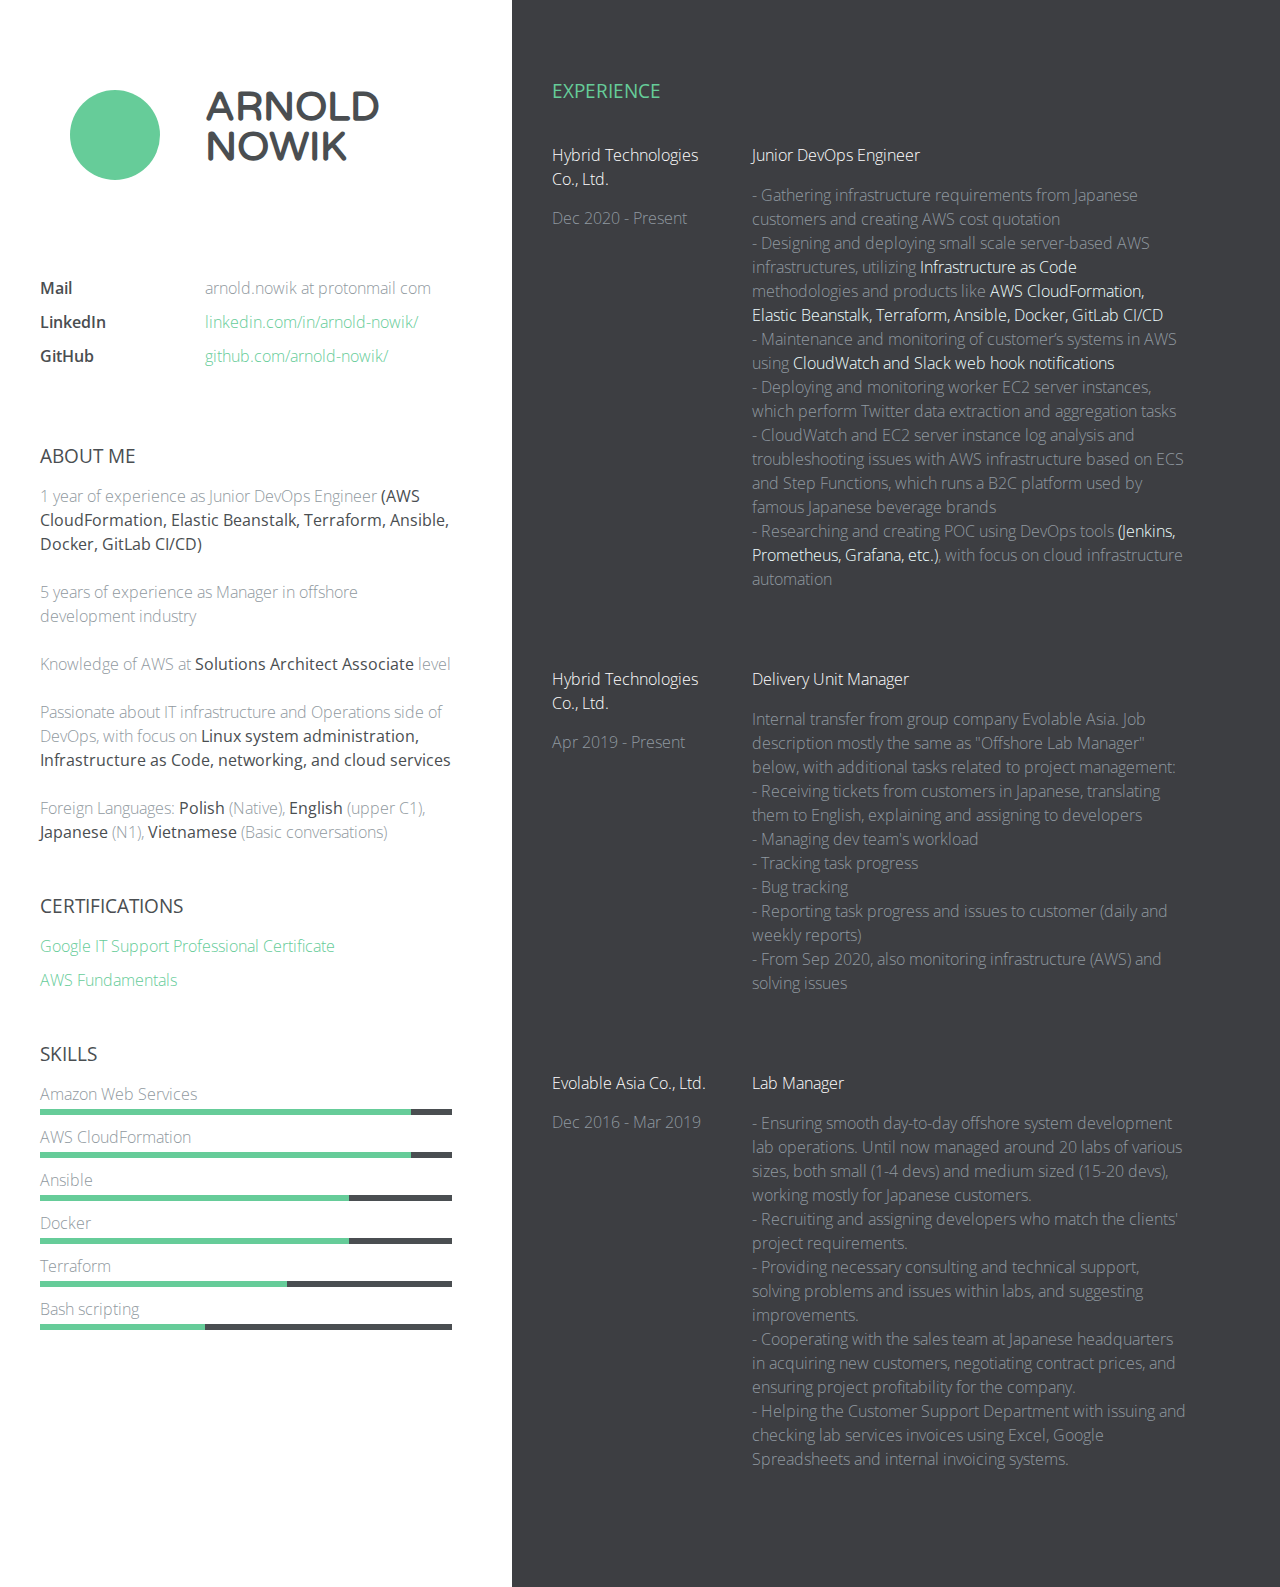
==== commit d23f6864: "remove non-ASCII characters from the template" ====
--- a/html/index.html
+++ b/html/index.html
@@ -11,7 +11,7 @@
 			<div class="picture-resume-wrapper">
         <div class="picture-resume">
           <span></span>
-          <img src="https://picsum.photos/200/200" alt="" />
+          <img src="https://raw.githubusercontent.com/arnold-nowik/arnold-cloud-cv/master/html/profile.jpg" alt="" />
         </div>
       <div class="clearfix"></div>
     </div>
@@ -26,18 +26,18 @@
       		<li>GitHub</li>
       	</ul>
         <ul class="list-content " style="list-style-type:none">
-        	<li>arnold.nowik＠protonmail com</li>
+        	<li>arnold.nowik at protonmail com</li>
 					<li><a href="https://www.linkedin.com/in/arnold-nowik/">linkedin.com/in/arnold-nowik/</a></li>
         	<li><a href="https://github.com/arnold-nowik/">github.com/arnold-nowik/</a></li>
         </ul>
       </div>
 			<div class="contact-presentation">
 				<div style="font-size: 1.2em; text-transform: uppercase; " class="bold">About me</div>
-      	<p>・1 year of experience as Junior DevOps Engineer <span class="bold">(AWS CloudFormation, Elastic Beanstalk, Terraform, Ansible, Docker, GitLab CI/CD)</span></br></br>
-・5 years of experience as Manager in offshore development industry</br></br>
-・Knowledge of AWS at <span class="bold">Solutions Architect Associate</span> level</br></br>
-・Passionate about IT infrastructure and Operations side of DevOps, with focus on <span class="bold">Linux system administration, Infrastructure as Code, networking, and cloud services</span></br></br>
-・Foreign Languages: <span class="bold">Polish</span> (Native), <span class="bold">English</span> (upper C1), <span class="bold">Japanese</span> (N1), <span class="bold">Vietnamese</span> (Basic conversations)</br> </p>
+      	<p>1 year of experience as Junior DevOps Engineer <span class="bold">(AWS CloudFormation, Elastic Beanstalk, Terraform, Ansible, Docker, GitLab CI/CD)</span></br></br>
+5 years of experience as Manager in offshore development industry</br></br>
+Knowledge of AWS at <span class="bold">Solutions Architect Associate</span> level</br></br>
+Passionate about IT infrastructure and Operations side of DevOps, with focus on <span class="bold">Linux system administration, Infrastructure as Code, networking, and cloud services</span></br></br>
+Foreign Languages: <span class="bold">Polish</span> (Native), <span class="bold">English</span> (upper C1), <span class="bold">Japanese</span> (N1), <span class="bold">Vietnamese</span> (Basic conversations)</br> </p>
       </div>
 			<div class="contact-presentation">
 			<div style="font-size: 1.2em; text-transform: uppercase" class="bold">Certifications</div>
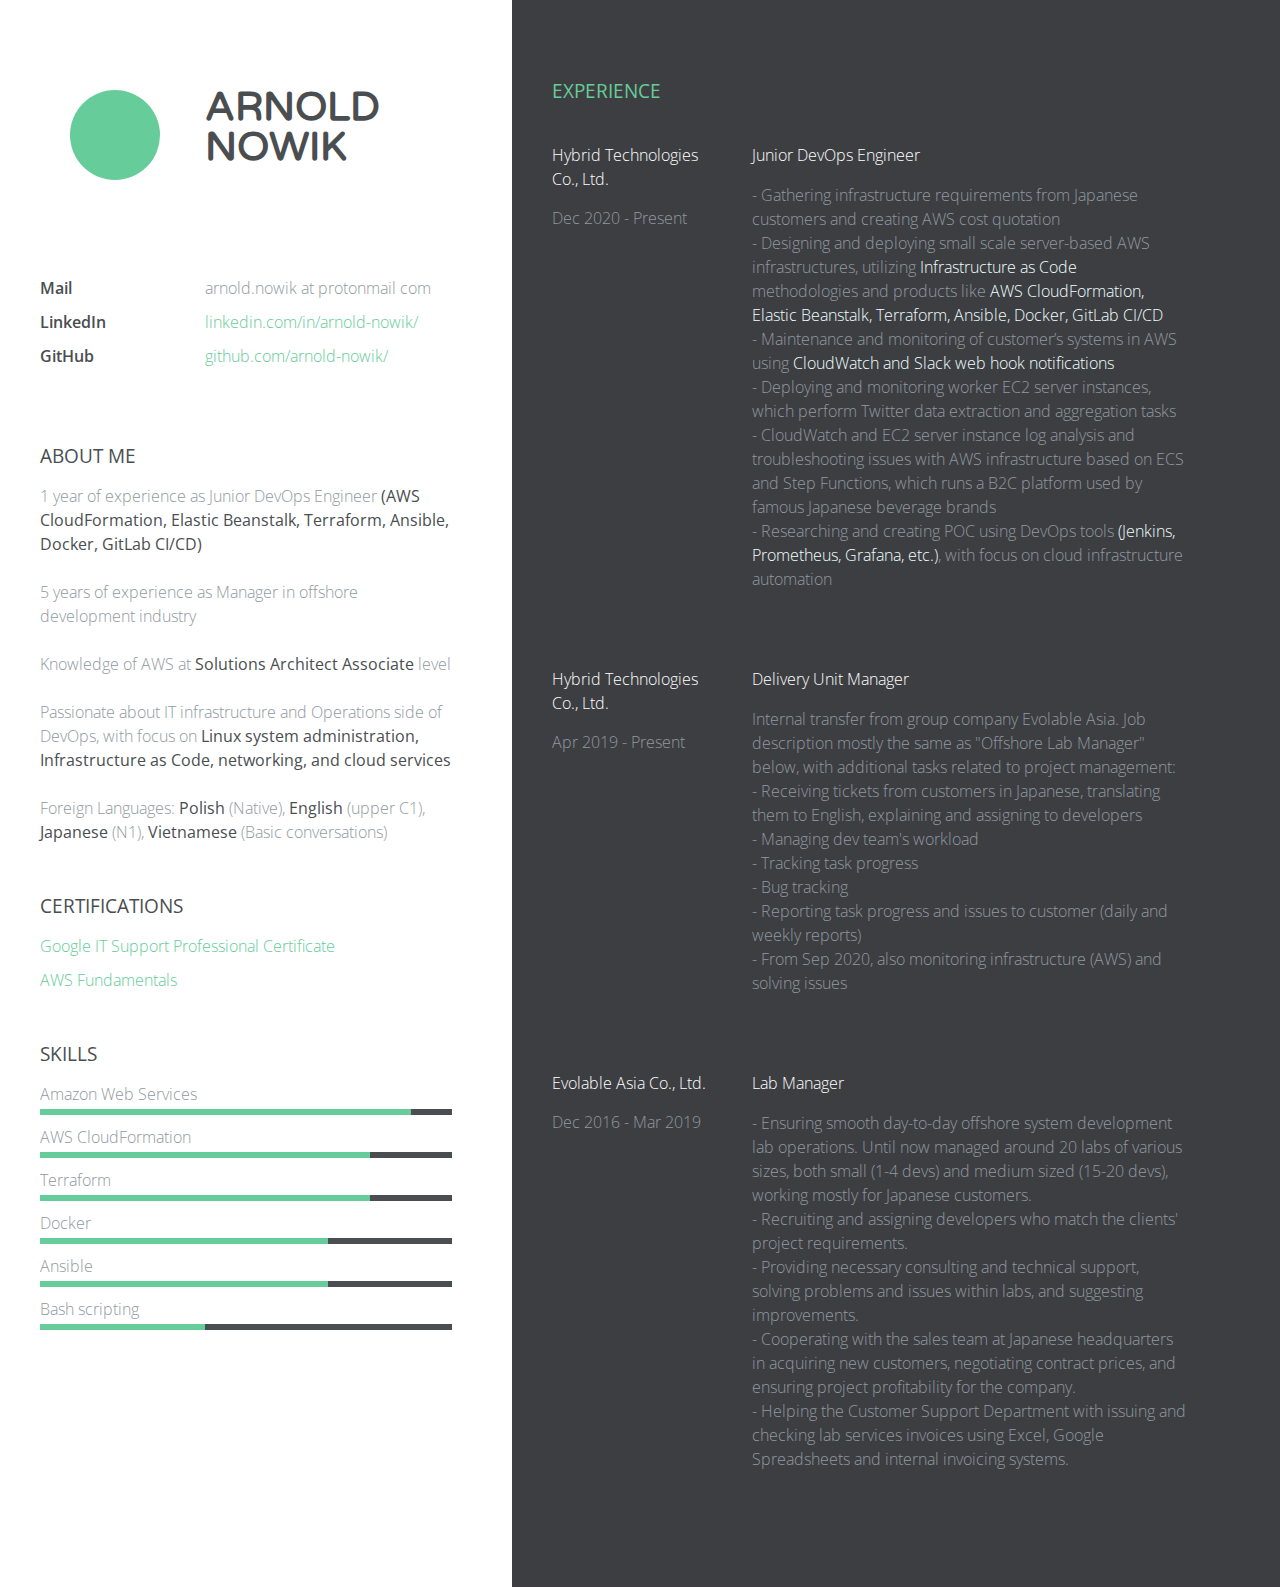
==== commit 083bd700: "update resume" ====
--- a/html/index.html
+++ b/html/index.html
@@ -52,9 +52,9 @@
 				<ul>
 					<li class="skill-percentage" style="list-style-type:none">Amazon Web Services</li>
 					<li class="skill-percentage" style="list-style-type:none">AWS CloudFormation</li>
+					<li class="skill-percentage" style="list-style-type:none">Terraform</li>
+					<li class="skill-percentage" style="list-style-type:none">Docker</li>
 					<li class="skill-percentage" style="list-style-type:none">Ansible</li>
-					<li class="skill-percentage" style="list-style-type:none">Docker</li>
-					<li class="skill-percentage" style="list-style-type:none">Terraform</li>
 					<li class="skill-percentage" style="list-style-type:none">Bash scripting</li>
 				</ul>
 		</div>
--- a/html/style.css
+++ b/html/style.css
@@ -346,22 +346,22 @@
           animation: skill_1 0.6s ease;
 }
 .section-wrapper .skill-percentage:nth-child(2)::before {
-  width: 90%;
+  width: 80%;
   -webkit-animation: skill_2 0.6s ease;
           animation: skill_2 0.6s ease;
 }
 .section-wrapper .skill-percentage:nth-child(3)::before {
-  width: 75%;
+  width: 80%;
   -webkit-animation: skill_3 0.6s ease;
           animation: skill_3 0.6s ease;
 }
 .section-wrapper .skill-percentage:nth-child(4)::before {
-  width: 75%;
+  width: 70%;
   -webkit-animation: skill_4 0.6s ease;
           animation: skill_4 0.6s ease;
 }
 .section-wrapper .skill-percentage:nth-child(5)::before {
-  width: 60%;
+  width: 70%;
   -webkit-animation: skill_5 0.6s ease;
           animation: skill_5 0.6s ease;
 }
@@ -398,7 +398,7 @@
     width: 0%;
   }
   to {
-    width: 90%;
+    width: 80%;
   }
 }
 @keyframes skill_2 {
@@ -406,7 +406,7 @@
     width: 0%;
   }
   to {
-    width: 90%;
+    width: 80%;
   }
 }
 @-webkit-keyframes skill_3 {
@@ -414,7 +414,7 @@
     width: 0%;
   }
   to {
-    width: 75%;
+    width: 80%;
   }
 }
 @keyframes skill_3 {
@@ -422,7 +422,7 @@
     width: 0%;
   }
   to {
-    width: 75%;
+    width: 80%;
   }
 }
 @-webkit-keyframes skill_4 {
@@ -430,7 +430,7 @@
     width: 0%;
   }
   to {
-    width: 75%;
+    width: 70%;
   }
 }
 @keyframes skill_4 {
@@ -438,7 +438,7 @@
     width: 0%;
   }
   to {
-    width: 75%;
+    width: 70%;
   }
 }
 @-webkit-keyframes skill_5 {
@@ -446,7 +446,7 @@
     width: 0%;
   }
   to {
-    width:60%;
+    width:70%;
   }
 }
 @keyframes skill_5 {
@@ -454,7 +454,7 @@
     width: 0%;
   }
   to {
-    width: 60%;
+    width: 70%;
   }
 }
 @-webkit-keyframes skill_6 {
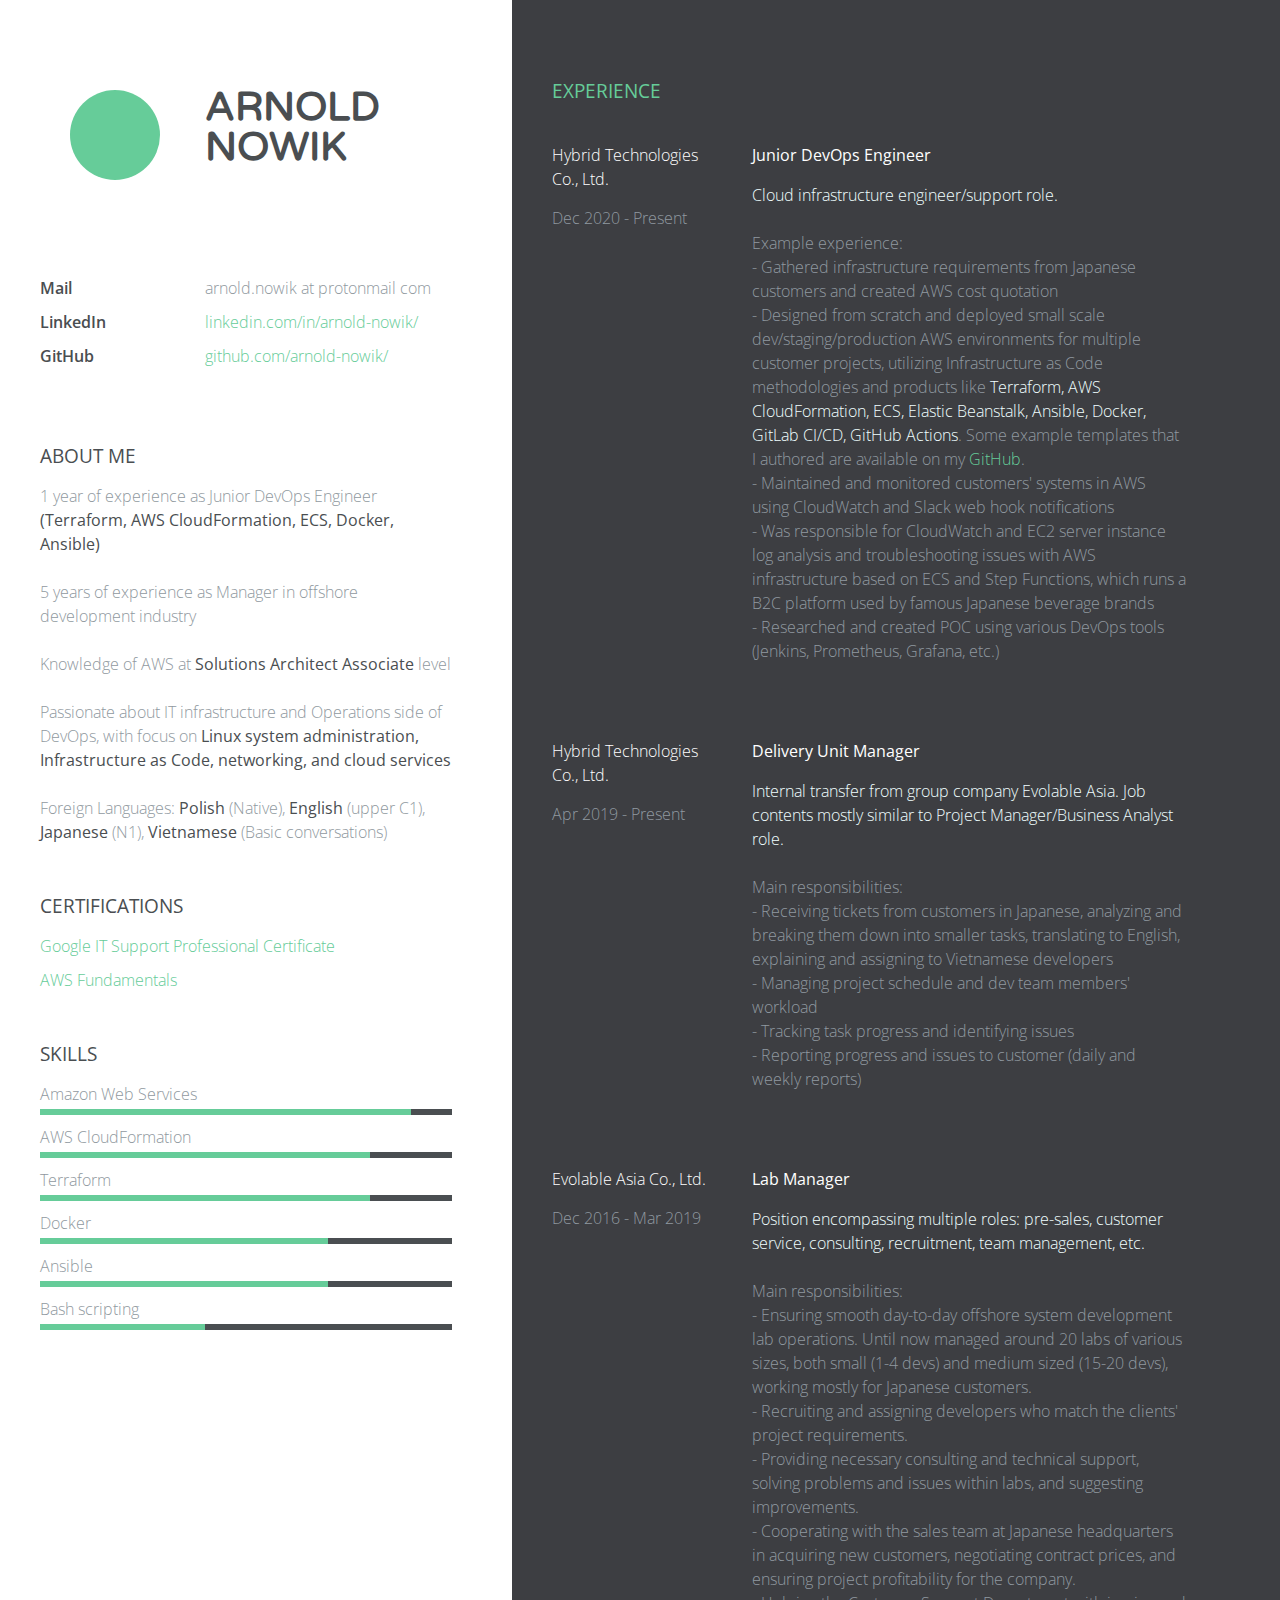
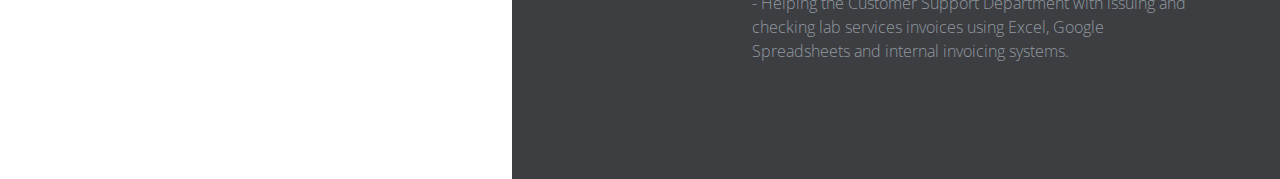
==== commit 05ac8f17: "updated resume" ====
--- a/html/index.html
+++ b/html/index.html
@@ -33,7 +33,7 @@
       </div>
 			<div class="contact-presentation">
 				<div style="font-size: 1.2em; text-transform: uppercase; " class="bold">About me</div>
-      	<p>1 year of experience as Junior DevOps Engineer <span class="bold">(AWS CloudFormation, Elastic Beanstalk, Terraform, Ansible, Docker, GitLab CI/CD)</span></br></br>
+      	<p>1 year of experience as Junior DevOps Engineer <span class="bold">(Terraform, AWS CloudFormation, ECS, Docker, Ansible)</span></br></br>
 5 years of experience as Manager in offshore development industry</br></br>
 Knowledge of AWS at <span class="bold">Solutions Architect Associate</span> level</br></br>
 Passionate about IT infrastructure and Operations side of DevOps, with focus on <span class="bold">Linux system administration, Infrastructure as Code, networking, and cloud services</span></br></br>
@@ -71,14 +71,13 @@
       	</div>
 
         <div class="job-wrapper clearfix">
-        	<div class="experience-title">Junior DevOps Engineer </div> <!-- JOB TITLE  -->
+        	<div class="experience-title"><b>Junior DevOps Engineer</b> </div>
           <div class="company-description">
-          	<p>- Gathering infrastructure requirements from Japanese customers and creating AWS cost quotation</br>
-- Designing and deploying small scale server-based AWS infrastructures, utilizing <span class="bold-white">Infrastructure as Code</span> methodologies and products like <span class="bold-white">AWS CloudFormation, Elastic Beanstalk, Terraform, Ansible, Docker, GitLab CI/CD</span></br>
-- Maintenance and monitoring of customer’s systems in AWS using <span class="bold-white">CloudWatch and Slack web hook notifications</span></br>
-- Deploying and monitoring worker EC2 server instances, which perform Twitter data extraction and aggregation tasks</br>
-- CloudWatch and EC2 server instance log analysis and troubleshooting issues with AWS infrastructure based on ECS and Step Functions, which runs a B2C platform used by famous Japanese beverage brands</br>
-- Researching and creating POC using DevOps tools <span class="bold-white">(Jenkins, Prometheus, Grafana, etc.)</span>, with focus on cloud infrastructure automation</p>
+          	<p> <span class="bold-white">Cloud infrastructure engineer/support role.</span> </br></br>Example experience:</br>- Gathered infrastructure requirements from Japanese customers and created AWS cost quotation</br>
+- Designed from scratch and deployed small scale dev/staging/production AWS environments for multiple customer projects, utilizing Infrastructure as Code methodologies and products like <span class="bold-white">Terraform, AWS CloudFormation, ECS, Elastic Beanstalk, Ansible, Docker, GitLab CI/CD, GitHub Actions</span>. Some example templates that I authored are available on my <a href="https://github.com/arnold-nowik/">GitHub</a>.</br>
+- Maintained and monitored customers' systems in AWS using CloudWatch and Slack web hook notifications</br>
+- Was responsible for CloudWatch and EC2 server instance log analysis and troubleshooting issues with AWS infrastructure based on ECS and Step Functions, which runs a B2C platform used by famous Japanese beverage brands</br>
+- Researched and created POC using various DevOps tools (Jenkins, Prometheus, Grafana, etc.)</p>
           </div>
         </div>
         <div class="company-wrapper clearfix">
@@ -87,15 +86,14 @@
       	</div>
 
          <div class="job-wrapper clearfix">
-        	<div class="experience-title">Delivery Unit Manager</div>
+        	<div class="experience-title"><b>Delivery Unit Manager</b></div>
           <div class="company-description">
-          	<p>Internal transfer from group company Evolable Asia. Job description mostly the same as "Offshore Lab Manager" below, with additional tasks related to project management:</br>
-- Receiving tickets from customers in Japanese, translating them to English, explaining and assigning to developers</br>
-- Managing dev team's workload</br>
-- Tracking task progress</br>
-- Bug tracking</br>
-- Reporting task progress and issues to customer (daily and weekly reports)</br>
-- From Sep 2020, also monitoring infrastructure (AWS) and solving issues</p>
+          	<p><span class="bold-white">Internal transfer from group company Evolable Asia. Job contents mostly similar to Project Manager/Business Analyst role.</span></br></br>
+Main responsibilities:</br>
+- Receiving tickets from customers in Japanese, analyzing and breaking them down into smaller tasks, translating to English, explaining and assigning to Vietnamese developers</br>
+- Managing project schedule and dev team members' workload</br>
+- Tracking task progress and identifying issues</br>
+- Reporting progress and issues to customer (daily and weekly reports)</p>
           </div>
         </div>
 
@@ -105,13 +103,15 @@
       	</div>
 
          <div class="job-wrapper clearfix">
-        	<div class="experience-title">Lab Manager</div> <!-- JOB TITLE  -->
+        	<div class="experience-title"><b>Lab Manager</b></div> <!-- JOB TITLE  -->
           <div class="company-description">
-          	<p>- Ensuring smooth day-to-day offshore system development lab operations. Until now managed around 20 labs of various sizes, both small (1-4 devs) and medium sized (15-20 devs), working mostly for Japanese customers.</br>
+          	<p><span class="bold-white">Position encompassing multiple roles: pre-sales, customer service, consulting, recruitment, team management, etc.</span></br></br>
+Main responsibilities:</br>
+- Ensuring smooth day-to-day offshore system development lab operations. Until now managed around 20 labs of various sizes, both small (1-4 devs) and medium sized (15-20 devs), working mostly for Japanese customers.</br>
 - Recruiting and assigning developers who match the clients' project requirements.</br>
 - Providing necessary consulting and technical support, solving problems and issues within labs, and suggesting improvements.</br>
 - Cooperating with the sales team at Japanese headquarters in acquiring new customers, negotiating contract prices, and ensuring project profitability for the company.</br>
-- Helping the Customer Support Department with issuing and checking lab services invoices using Excel, Google Spreadsheets and internal invoicing systems.</br></p>
+- Helping the Customer Support Department with issuing and checking lab services invoices using Excel, Google Spreadsheets and internal invoicing systems.</p>
           </div>
         </div>
 
